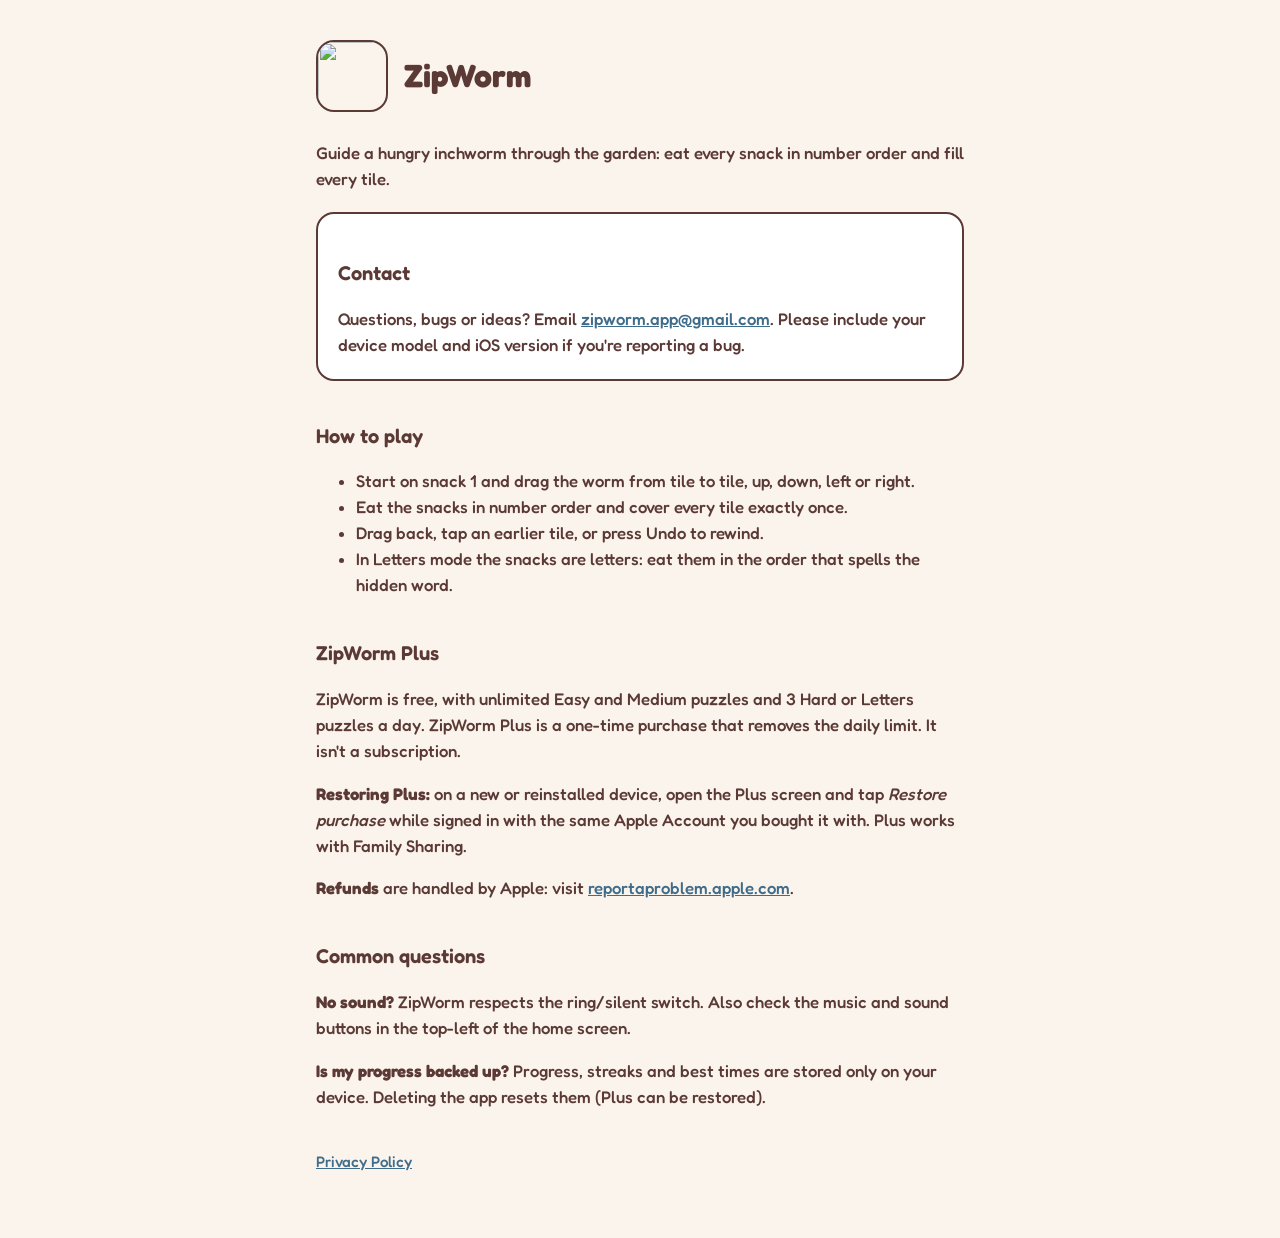
==== index.html @ 01c3d570 "ZipWorm support and privacy pages" ====
<!doctype html>
<html lang="en">
<head>
<meta charset="utf-8">
<meta name="viewport" content="width=device-width, initial-scale=1">
<title>ZipWorm Support</title>
<link rel="icon" href="icon.png">
<link rel="preconnect" href="https://fonts.googleapis.com">
<link rel="stylesheet" href="https://fonts.googleapis.com/css2?family=Fredoka:wght@500;600;700&display=swap">
<link rel="stylesheet" href="style.css">
</head>
<body>
<main>
<header><img src="icon.png" alt=""><h1>ZipWorm</h1></header>
<p>Guide a hungry inchworm through the garden: eat every snack in number order and fill every tile.</p>

<div class="card">
<h2>Contact</h2>
<p>Questions, bugs or ideas? Email <a href="mailto:zipworm.app@gmail.com">zipworm.app@gmail.com</a>. Please include your device model and iOS version if you're reporting a bug.</p>
</div>

<h2>How to play</h2>
<ul>
<li>Start on snack 1 and drag the worm from tile to tile, up, down, left or right.</li>
<li>Eat the snacks in number order and cover every tile exactly once.</li>
<li>Drag back, tap an earlier tile, or press Undo to rewind.</li>
<li>In Letters mode the snacks are letters: eat them in the order that spells the hidden word.</li>
</ul>

<h2>ZipWorm Plus</h2>
<p>ZipWorm is free, with unlimited Easy and Medium puzzles and 3 Hard or Letters puzzles a day. ZipWorm Plus is a one-time purchase that removes the daily limit. It isn't a subscription.</p>
<p><strong>Restoring Plus:</strong> on a new or reinstalled device, open the Plus screen and tap <em>Restore purchase</em> while signed in with the same Apple Account you bought it with. Plus works with Family Sharing.</p>
<p><strong>Refunds</strong> are handled by Apple: visit <a href="https://reportaproblem.apple.com">reportaproblem.apple.com</a>.</p>

<h2>Common questions</h2>
<p><strong>No sound?</strong> ZipWorm respects the ring/silent switch. Also check the music and sound buttons in the top-left of the home screen.</p>
<p><strong>Is my progress backed up?</strong> Progress, streaks and best times are stored only on your device. Deleting the app resets them (Plus can be restored).</p>

<nav><a href="privacy.html">Privacy Policy</a></nav>
</main>
</body>
</html>
---- style.css ----
:root { --cream:#FBF4EC; --ink:#5B3A36; --tile:#F3E2C7; --worm:#A8DA6E; --sky:#BFE3F7; }
* { box-sizing: border-box; }
body { margin:0; background:var(--cream); color:var(--ink); font-family:'Fredoka', system-ui, sans-serif; font-weight:500; line-height:1.55; }
main { max-width: 680px; margin: 0 auto; padding: 40px 16px 64px; }
header { display:flex; align-items:center; gap:16px; margin-bottom: 28px; }
header img { width:72px; height:72px; border-radius:18px; border:2px solid var(--ink); }
h1 { font-size: 2rem; margin:0; font-weight:700; }
h2 { font-size: 1.25rem; margin: 2em 0 .4em; font-weight:600; }
p, li { font-size: 1.05rem; }
a { color: #3E6C8A; }
.card { background:#fff; border:2px solid var(--ink); border-radius:18px; padding: 4px 20px; margin: 20px 0; }
nav { margin-top: 40px; font-size: .95rem; }
.muted { opacity: .7; font-size: .95rem; }
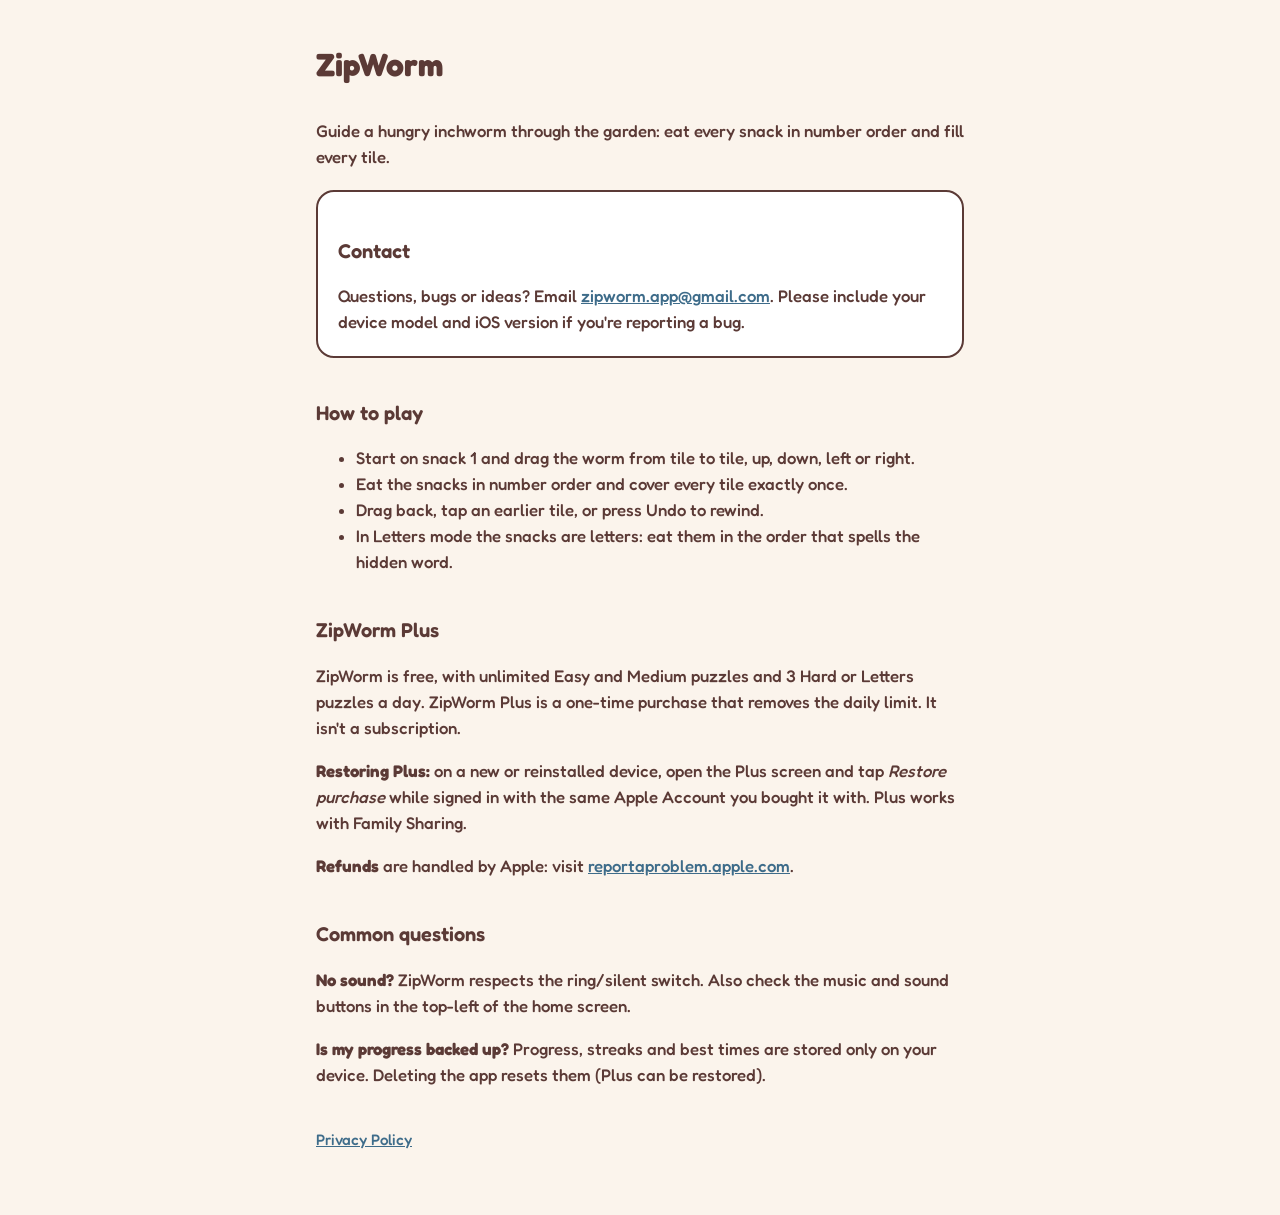
==== commit cbba259e: "Remove placeholder icon" ====
--- a/index.html
+++ b/index.html
@@ -4,14 +4,13 @@
 <meta charset="utf-8">
 <meta name="viewport" content="width=device-width, initial-scale=1">
 <title>ZipWorm Support</title>
-<link rel="icon" href="icon.png">
 <link rel="preconnect" href="https://fonts.googleapis.com">
 <link rel="stylesheet" href="https://fonts.googleapis.com/css2?family=Fredoka:wght@500;600;700&display=swap">
 <link rel="stylesheet" href="style.css">
 </head>
 <body>
 <main>
-<header><img src="icon.png" alt=""><h1>ZipWorm</h1></header>
+<header><h1>ZipWorm</h1></header>
 <p>Guide a hungry inchworm through the garden: eat every snack in number order and fill every tile.</p>
 
 <div class="card">
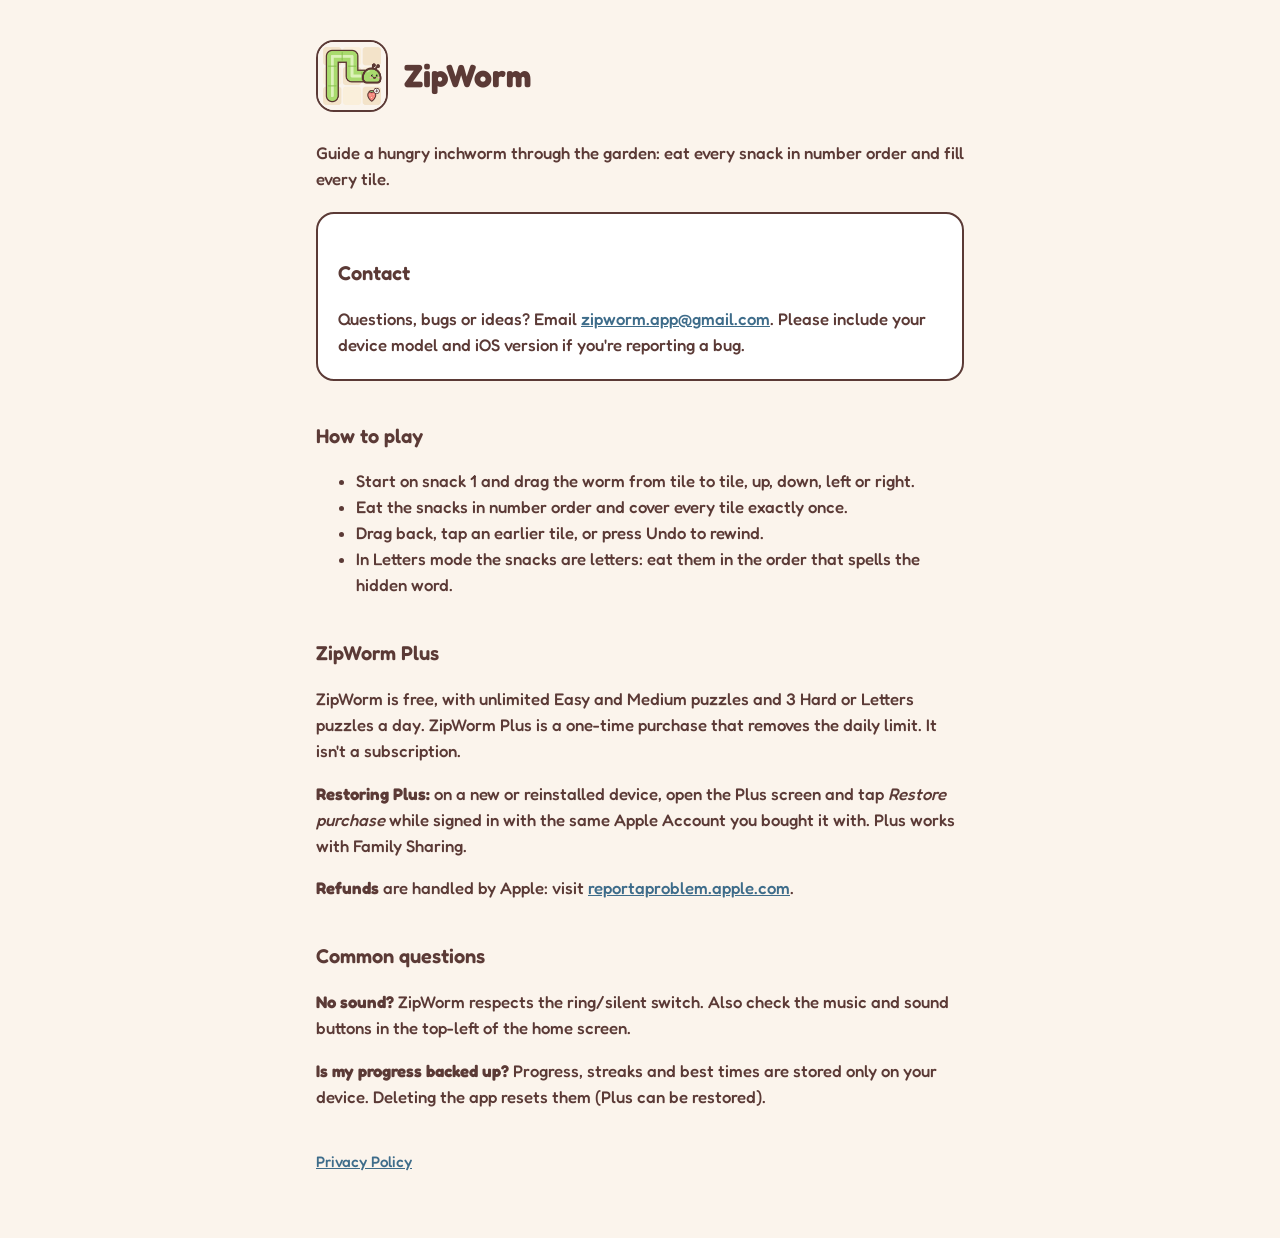
==== commit 2e5fa3e2: "Add the app icon" ====
--- a/index.html
+++ b/index.html
@@ -4,13 +4,14 @@
 <meta charset="utf-8">
 <meta name="viewport" content="width=device-width, initial-scale=1">
 <title>ZipWorm Support</title>
+<link rel="icon" href="icon.png">
 <link rel="preconnect" href="https://fonts.googleapis.com">
 <link rel="stylesheet" href="https://fonts.googleapis.com/css2?family=Fredoka:wght@500;600;700&display=swap">
 <link rel="stylesheet" href="style.css">
 </head>
 <body>
 <main>
-<header><h1>ZipWorm</h1></header>
+<header><img src="icon.png" alt=""><h1>ZipWorm</h1></header>
 <p>Guide a hungry inchworm through the garden: eat every snack in number order and fill every tile.</p>
 
 <div class="card">
